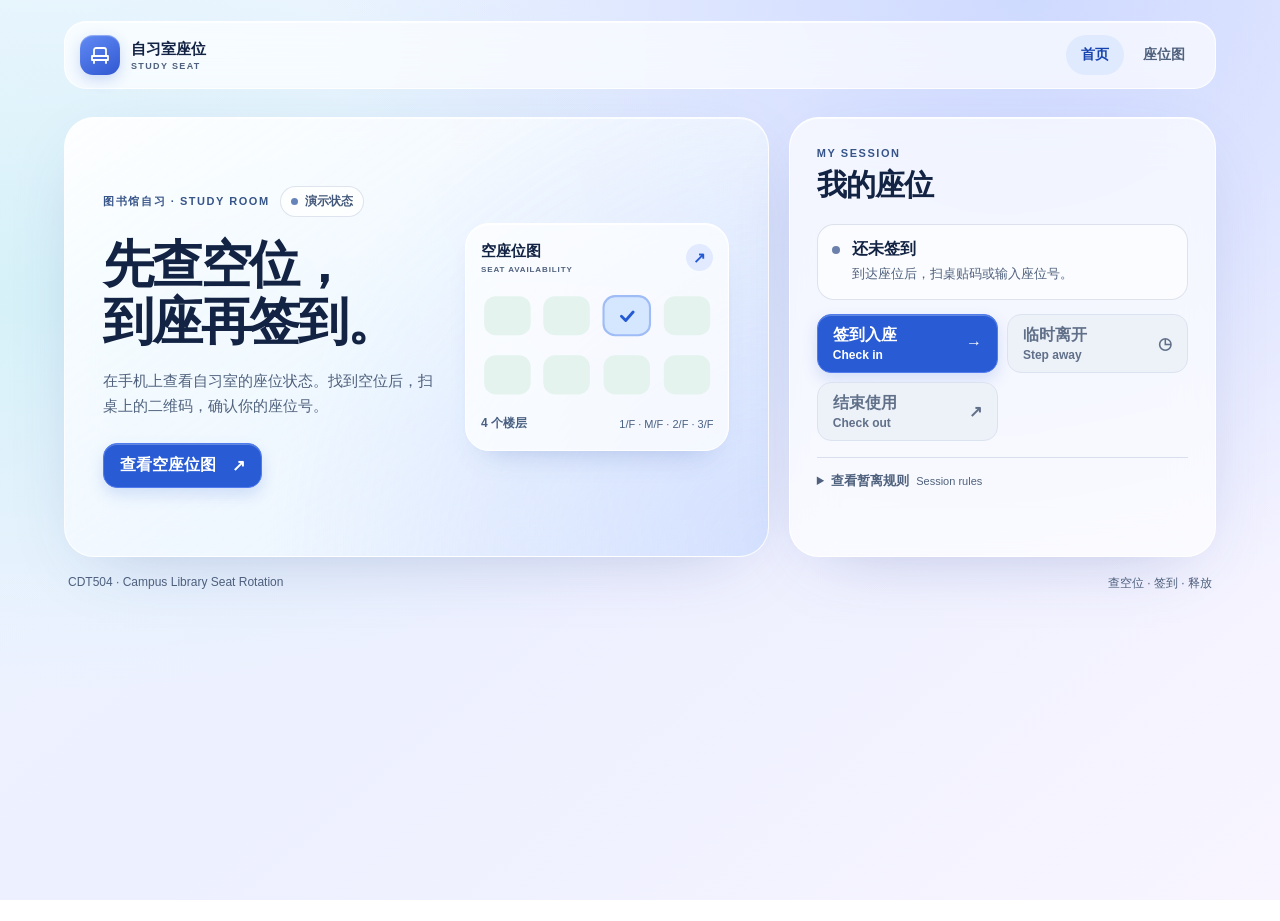
==== index.html @ 9781c9ea "Publish the CDT504 library seating demo" ====
<!doctype html>
<html lang="zh-HK">
<head>
  <meta charset="utf-8">
  <meta name="viewport" content="width=device-width, initial-scale=1, viewport-fit=cover">
  <meta name="theme-color" content="#edf3ff">
  <meta name="description" content="查看自习室空位，再到桌扫码签到。">
  <title>自习室座位 · Study Seat</title>
  <link rel="manifest" href="manifest.json">
  <link rel="icon" href="icon-192.png">
  <link rel="apple-touch-icon" href="icon-192.png">
  <link rel="stylesheet" href="base.css">
  <script src="config.js" defer></script>
  <script src="app.js" defer></script>
  <script src="register.js" defer></script>
</head>
<body>
  <div class="shell">
    <header class="topbar glass">
      <a class="brand" href="index.html">
        <span class="brand-mark" aria-hidden="true">
          <svg viewBox="0 0 24 24" fill="none" stroke="currentColor" stroke-width="1.8" stroke-linecap="round" stroke-linejoin="round"><path d="M6 13V7a2 2 0 0 1 2-2h8a2 2 0 0 1 2 2v6M4 13h16v4H4zM6 17v3m12-3v3"/></svg>
        </span>
        <span>自习室座位<small>STUDY SEAT</small></span>
      </a>
      <nav aria-label="主导航">
        <a class="nav-link" href="index.html" aria-current="page">首页</a>
        <a class="nav-link" href="seat-map.html">座位图</a>
      </nav>
    </header>

    <main id="main">
      <section id="homeView" class="home-view">
        <div class="hero glass">
          <div class="hero-copy">
            <div class="hero-kicker"><span class="eyebrow">图书馆自习 · STUDY ROOM</span><span id="dataMode" class="mode">演示状态</span></div>
            <h1>先查空位，<br>到座再签到。</h1>
            <p>在手机上查看自习室的座位状态。找到空位后，扫桌上的二维码，确认你的座位号。</p>
            <a class="button primary hero-button" href="seat-map.html">查看空座位图 <span aria-hidden="true">↗</span></a>
          </div>
          <a class="map-preview" href="seat-map.html" aria-label="打开图书馆四个楼层的座位图">
            <span class="map-preview-title"><span>空座位图<small>SEAT AVAILABILITY</small></span><span class="map-preview-arrow" aria-hidden="true">↗</span></span>
            <svg viewBox="0 0 220 104" fill="none" class="preview-grid" aria-hidden="true">
              <rect x="3" y="3" width="44" height="37" rx="11" fill="#e4f3ed"/>
              <rect x="59" y="3" width="44" height="37" rx="11" fill="#e4f3ed"/>
              <rect x="116" y="3" width="44" height="37" rx="11" fill="#d5e6ff" stroke="#9fbcf6" stroke-width="2"/>
              <rect x="173" y="3" width="44" height="37" rx="11" fill="#e4f3ed"/>
              <rect x="3" y="59" width="44" height="37" rx="11" fill="#e4f3ed"/>
              <rect x="59" y="59" width="44" height="37" rx="11" fill="#e4f3ed"/>
              <rect x="116" y="59" width="44" height="37" rx="11" fill="#e4f3ed"/>
              <rect x="173" y="59" width="44" height="37" rx="11" fill="#e4f3ed"/>
              <path d="M133 22l4 4 7-8" stroke="#245bd5" stroke-width="2.7" stroke-linecap="round" stroke-linejoin="round"/>
            </svg>
            <span class="map-preview-foot"><strong>4 个楼层</strong><small>1/F · M/F · 2/F · 3/F</small></span>
          </a>
        </div>

        <section class="session glass" aria-labelledby="sessionTitle">
          <div class="section-heading"><div><p class="eyebrow">MY SESSION</p><h2 id="sessionTitle">我的座位</h2></div><span id="deskBadge" class="mode" hidden></span></div>
          <div id="statusCard" class="status" role="status">
            <span class="status-dot" aria-hidden="true"></span>
            <div><strong id="statusTitle"></strong><p id="statusDetail"></p></div>
            <div id="statusTime" class="status-time" hidden></div>
          </div>
          <div class="actions">
            <button id="btnIn" class="button primary"><span>签到入座<small>Check in</small></span><span aria-hidden="true">→</span></button>
            <button id="btnAway" class="button secondary"><span>临时离开<small>Step away</small></span><span aria-hidden="true">◷</span></button>
            <button id="btnBack" class="button primary" hidden><span>我已返回<small>Resume</small></span><span aria-hidden="true">↩</span></button>
            <button id="btnOut" class="button secondary"><span>结束使用<small>Check out</small></span><span aria-hidden="true">↗</span></button>
          </div>
          <details class="rules"><summary>查看暂离规则 <small>Session rules</small></summary>
            <p>一般时段最多 30 分钟。午餐时段 11:00–13:30、晚餐时段 17:00–19:30 最多 60 分钟。距到期 10 分钟时，签到页面会预警。到期仍未确认返回，座位自动释放。</p>
          </details>
        </section>
      </section>

      <section id="checkinView" class="flow glass" hidden aria-labelledby="checkinTitle">
        <button class="button quiet back-link" type="button" data-home>← 返回首页</button>
        <div class="flow-header"><p class="eyebrow">SEAT CHECK-IN</p><h1 id="checkinTitle">签到入座</h1><p id="checkinIntro">坐到对应位置后，再确认签到。</p></div>
        <form id="checkinForm">
          <div class="field seat-field"><label for="seat">座位号 <small>Seat number</small></label><input id="seat" type="text" placeholder="例如 A03" maxlength="24" autocapitalize="characters" required><p id="seatHint" class="field-hint"></p></div>
          <div class="field-grid">
            <div class="field"><label for="name">姓名 <small>Name</small></label><input id="name" type="text" placeholder="输入姓名" autocomplete="name" maxlength="100" required></div>
            <div class="field"><label for="sid">学号 <small>Student ID</small></label><input id="sid" type="text" placeholder="输入学号" inputmode="numeric" maxlength="64" required></div>
          </div>
          <div class="field"><label for="email">提醒邮箱 <small>Email · 选填</small></label><input id="email" type="email" placeholder="you@university.edu" autocomplete="email" maxlength="254"><p id="emailHint" class="field-hint">本机演示可保留邮箱设置。</p></div>
          <p id="formError" class="error" role="alert" hidden></p>
          <button class="button primary submit" type="submit" id="btnCheckin">确认签到 <small>Check in</small></button>
          <a class="button quiet form-map" href="seat-map.html">返回座位图</a>
        </form>
      </section>

      <section id="awayView" class="flow glass" hidden aria-labelledby="awayTitle">
        <button class="button quiet back-link" type="button" data-home>← 返回首页</button>
        <div class="flow-header"><p class="eyebrow">TEMPORARILY AWAY</p><h1 id="awayTitle">临时离开</h1><p>选择预计离开多久，返回后点「我已返回」。</p></div>
        <form id="awayForm">
          <fieldset class="duration-field"><legend>选择时长 <small>Duration</small></legend><div id="durationRow" class="duration-row"></div></fieldset>
          <p id="mealNote" class="field-hint"></p>
          <p class="notice">距到期 10 分钟时，签到页面会显示预警。超时仍未返回，座位自动释放。</p>
          <button class="button primary submit" type="submit">确认暂离 <small>Confirm</small></button>
        </form>
      </section>

      <section id="checkoutView" class="flow glass" hidden aria-labelledby="checkoutTitle">
        <button class="button quiet back-link" type="button" data-home>← 返回首页</button>
        <div class="flow-header"><p class="eyebrow">SEAT CHECKOUT</p><h1 id="checkoutTitle">结束使用</h1><p>确认签出后，座位图会把该座位显示为可用。</p></div>
        <p id="checkoutInfo" class="notice"></p>
        <button id="confirmCheckout" class="button primary submit">确认签出 <small>Check out</small></button>
      </section>

      <section id="doneBox" class="flow glass done" hidden aria-labelledby="doneTitle">
        <div class="done-mark" aria-hidden="true">✓</div>
        <div class="flow-header"><p id="doneEnglish" class="eyebrow"></p><h1 id="doneTitle"></h1><p id="doneMsg"></p></div>
        <div id="notifyOptions" class="notice" hidden>
          <p id="notifyHint"></p><button id="btnEnableNotify" type="button" class="button secondary">开启浏览器通知</button>
        </div>
        <div class="done-actions"><button class="button primary" type="button" data-home>管理我的座位</button><a class="button secondary" href="seat-map.html">查看座位图</a></div>
      </section>
    </main>

    <footer class="footer"><span>CDT504 · Campus Library Seat Rotation</span><span>查空位 · 签到 · 释放</span></footer>
  </div>
</body>
</html>
---- base.css ----
:root {
  color-scheme: light;
  font-family: -apple-system, BlinkMacSystemFont, "Segoe UI", "PingFang SC", "Microsoft YaHei", sans-serif;
  color: #132343;
  --ink: #132343;
  --muted: #4f617d;
  --blue: #245bd5;
  --line: rgba(46, 75, 135, .15);
  --surface: rgba(255, 255, 255, .68);
  --radius: 30px;
  --shadow: 0 20px 70px -34px rgba(57, 76, 150, .35), inset 0 1px 0 rgba(255, 255, 255, .75);
}

* { box-sizing: border-box; }
[hidden] { display: none !important; }
body {
  min-height: 100vh;
  margin: 0;
  background:
    radial-gradient(ellipse at 80% 0%, rgba(198, 211, 255, .78), transparent 48%),
    radial-gradient(ellipse at 6% 33%, rgba(199, 239, 244, .63), transparent 46%),
    linear-gradient(140deg, #edf6ff 0%, #edf0ff 52%, #f8f5ff 100%);
  background-attachment: fixed;
}
button, input { font: inherit; }
button { cursor: pointer; }
a { color: inherit; }
button:disabled { cursor: default; }
:focus-visible { outline: 3px solid #396ae2; outline-offset: 3px; }
p, h1, h2 { margin: 0; }
small { display: inline-block; }
svg { display: block; }

.shell { width: min(1152px, calc(100% - 32px)); margin: 0 auto; }
.glass {
  background: var(--surface);
  border: 1px solid rgba(255, 255, 255, .9);
  border-radius: var(--radius);
  box-shadow: var(--shadow);
  -webkit-backdrop-filter: blur(20px) saturate(1.2);
  backdrop-filter: blur(20px) saturate(1.2);
}
.topbar {
  display: flex;
  align-items: center;
  justify-content: space-between;
  gap: 12px;
  min-height: 68px;
  padding: 10px 15px;
  margin: 21px 0 28px;
  border-radius: 22px;
}
.brand { display: inline-flex; align-items: center; gap: 11px; font-size: 15px; font-weight: 720; text-decoration: none; }
.brand small { display: block; margin-top: 2px; color: var(--muted); font-size: 9px; letter-spacing: .15em; }
.brand-mark {
  display: grid;
  width: 40px;
  height: 40px;
  flex-shrink: 0;
  place-items: center;
  border-radius: 13px;
  color: white;
  background: linear-gradient(150deg, #618bf5, #3157d1);
  box-shadow: inset 0 1px 1px #ffffff60, 0 5px 14px #3157d138;
}
.brand-mark svg { width: 24px; height: 24px; }
.topbar nav { display: flex; align-items: center; gap: 4px; }
.nav-link {
  padding: 11px 15px;
  border-radius: 100px;
  color: var(--muted);
  font-size: 14px;
  font-weight: 680;
  text-decoration: none;
}
.nav-link[aria-current="page"], .nav-link:hover { color: #1644ae; background: #e0eaff; }
.eyebrow {
  color: #385589;
  font-size: 11px;
  font-weight: 780;
  letter-spacing: .14em;
  line-height: 1.5;
}
.mode {
  display: inline-flex;
  align-items: center;
  gap: 7px;
  padding: 6px 10px;
  border: 1px solid var(--line);
  border-radius: 100px;
  background: #ffffffb8;
  color: #425779;
  font-size: 12px;
  font-weight: 650;
  white-space: nowrap;
}
.mode::before { content: ""; width: 7px; height: 7px; border-radius: 50%; background: #6784ba; }
.button {
  display: inline-flex;
  align-items: center;
  justify-content: center;
  gap: 10px;
  min-height: 45px;
  padding: 10px 15px;
  border: 1px solid transparent;
  border-radius: 14px;
  font-weight: 700;
  text-decoration: none;
  transition: background-color .16s ease, transform .16s ease;
}
.button small { font-size: 12px; font-weight: 570; }
.button:not(:disabled):active { transform: translateY(1px); }
.button.primary { color: white; background: #285bd4; border-color: #507ced; box-shadow: inset 0 1px #ffffff42, 0 7px 16px #245bd52b; }
.button.primary:hover { background: #1847be; }
.button.secondary { color: #284d98; background: #ffffffac; border-color: var(--line); }
.button.secondary:hover, .button.quiet:hover { background: #e9efff; }
.button.quiet { color: #315489; background: transparent; }
.button:disabled { color: #607089; background: #edf1f8; border-color: #dce3f0; box-shadow: none; }
.sr-only { position: absolute; width: 1px; height: 1px; overflow: hidden; clip-path: inset(50%); white-space: nowrap; }

.home-view { display: grid; grid-template-columns: minmax(0, 1.65fr) minmax(330px, 1fr); gap: 20px; align-items: stretch; }
.hero {
  min-height: 440px;
  display: grid;
  grid-template-columns: minmax(0, 1.3fr) minmax(180px, 1fr);
  align-items: center;
  gap: 18px;
  padding: clamp(22px, 3vw, 39px);
  background:
    radial-gradient(circle at 100% 98%, #cbd9ffb3, transparent 61%),
    linear-gradient(145deg, #ffffffeb, #e7f2ffa1);
}
.hero-kicker { display: flex; gap: 8px 10px; align-items: center; flex-wrap: wrap; }
.hero h1, .flow h1 {
  letter-spacing: -.045em;
  line-height: 1.12;
  font-weight: 820;
}
.hero h1 { margin-top: 19px; font-size: clamp(36px, 4vw, 53px); }
.hero-copy p { margin-top: 17px; color: var(--muted); line-height: 1.72; max-width: 29em; font-size: 15px; }
.hero-button { margin-top: 24px; padding-inline: 16px; gap: 16px; }
.map-preview {
  display: block;
  min-width: 0;
  align-self: center;
  padding: 18px 15px;
  border: 1px solid #fff;
  border-radius: 24px;
  color: var(--ink);
  background: #ffffffb5;
  box-shadow: 0 18px 32px -20px #3c5aae55, inset 0 1px 1px #fff;
  text-decoration: none;
}
.map-preview:hover { background: #fffffff0; }
.map-preview-title, .map-preview-foot { display: flex; align-items: center; justify-content: space-between; gap: 8px; }
.map-preview-title { font-size: 15px; font-weight: 750; }
.map-preview-title small { display: block; margin-top: 4px; color: var(--muted); font-size: 8px; letter-spacing: .11em; }
.map-preview-arrow { display: grid; width: 27px; height: 27px; border-radius: 50%; place-items: center; color: #245bd5; background: #e1eaff; }
.preview-grid { width: 100%; margin: 19px 0 13px; }
.map-preview-foot { color: #4a6082; font-size: 12px; }
.map-preview-foot small { font-size: 11px; }

.session { padding: 27px; }
.section-heading { display: flex; justify-content: space-between; align-items: center; gap: 10px; }
.section-heading h2 { margin-top: 3px; font-size: 30px; letter-spacing: -.035em; }
.status {
  display: grid;
  grid-template-columns: 10px minmax(0, 1fr) auto;
  gap: 10px;
  align-items: start;
  min-height: 76px;
  padding: 14px;
  margin-top: 18px;
  border: 1px solid var(--line);
  border-radius: 17px;
  background: #ffffff9e;
}
.status-dot { width: 8px; height: 8px; margin-top: 7px; border-radius: 50%; background: #6b81ab; }
.status p { margin-top: 4px; color: var(--muted); font-size: 13px; line-height: 1.5; overflow-wrap: anywhere; }
.status-time { color: #663c00; font-size: 13px; font-weight: 750; align-self: center; white-space: nowrap; }
.status[data-state="occupied"] { background: #e1f5ec; border-color: #aedcc7; }
.status[data-state="occupied"] .status-dot { background: #168253; }
.status[data-state="away"] { background: #fff3d7; border-color: #f1d49a; }
.status[data-state="away"] .status-dot { background: #a46a09; }
.status[data-state="warning"] { background: #ffe8d6; border-color: #f1c2a1; }
.status[data-state="warning"] .status-dot { background: #c15f20; }
.status[data-state="released"] { background: #eaf1ff; }
.actions { display: grid; grid-template-columns: minmax(0, 1fr) minmax(0, 1fr); gap: 9px; margin-top: 14px; }
.actions .button { justify-content: space-between; min-height: 59px; text-align: left; }
.actions .button small { display: block; margin-top: 2px; }
.rules { margin-top: 16px; padding-top: 12px; border-top: 1px solid var(--line); color: var(--muted); font-size: 13px; line-height: 1.65; }
.rules summary { font-weight: 710; cursor: pointer; }
.rules summary small { margin-left: 4px; font-size: 11px; font-weight: 500; }
.rules p { margin-top: 7px; }
.footer { display: flex; justify-content: space-between; gap: 10px; padding: 18px 4px 24px; color: var(--muted); font-size: 12px; }

.flow { width: min(610px, 100%); margin: 0 auto; padding: clamp(21px, 4vw, 40px); }
.flow-header { margin: 7px 0 23px; }
.flow h1 { margin: 4px 0 11px; font-size: clamp(33px, 5vw, 46px); }
.flow-header p:not(.eyebrow) { color: var(--muted); line-height: 1.65; }
.back-link { justify-content: start; margin: -7px 0 5px -10px; padding-inline: 10px; font-size: 13px; }
.field { display: grid; align-content: start; gap: 7px; margin-bottom: 17px; }
.field label, .duration-field legend { font-weight: 740; }
.field label small, .duration-field legend small { margin-left: 4px; color: var(--muted); font-size: 12px; font-weight: 570; }
.field input {
  width: 100%;
  height: 48px;
  padding: 0 13px;
  border: 1px solid var(--line);
  border-radius: 13px;
  background: #ffffffd4;
  color: var(--ink);
  font-size: 16px;
}
.field input[readonly] { border-color: #b9cbf7; color: #1e479a; background: #e5eeff; font-weight: 720; }
.field-hint { color: var(--muted); font-size: 12px; line-height: 1.6; }
.field-grid { display: grid; grid-template-columns: 1fr 1fr; gap: 12px; }
.submit { width: 100%; margin-top: 3px; }
.form-map { display: flex; margin: 6px auto -10px; }
.error { margin-bottom: 10px; color: #9b2538; font-size: 13px; }
.notice { padding: 13px 15px; margin: 13px 0 16px; border: 1px solid var(--line); border-radius: 14px; color: #354e73; background: #eef4ff9c; font-size: 14px; line-height: 1.6; overflow-wrap: anywhere; }
.duration-field { padding: 0; margin: 0 0 10px; border: none; }
.duration-row { display: flex; gap: 8px; flex-wrap: wrap; margin-top: 10px; }
.duration-row label { display: inline-flex; align-items: center; gap: 6px; min-height: 44px; padding: 8px 12px; border: 1px solid var(--line); border-radius: 13px; background: white; cursor: pointer; }
.duration-row label:has(input:checked) { border-color: #9eb8f1; color: #17449f; background: #e2edff; }
.duration-row input { accent-color: #245bd5; }
.done { text-align: center; }
.done-mark { display: grid; width: 64px; height: 64px; margin: 0 auto 16px; place-items: center; border-radius: 20px; color: #14724e; background: #dbf3e8; font-size: 32px; }
.done-actions { display: flex; justify-content: center; gap: 9px; flex-wrap: wrap; }
#notifyOptions .button { margin-top: 8px; font-size: 13px; }

@media (max-width: 980px) {
  .home-view { grid-template-columns: 1fr; }
  .hero { min-height: 370px; grid-template-columns: minmax(0, 1.45fr) minmax(200px, 1fr); }
  .map-preview { width: min(100%, 290px); justify-self: center; }
}
@media (max-width: 520px) {
  .shell { width: calc(100% - 24px); }
  .topbar { min-height: 57px; margin: 12px 0 14px; padding: 7px 9px; border-radius: 18px; }
  .brand { gap: 8px; font-size: 13px; }
  .brand-mark { width: 33px; height: 33px; border-radius: 11px; }
  .brand-mark svg { width: 20px; height: 20px; }
  .nav-link { padding: 9px 11px; font-size: 13px; }
  .hero { grid-template-columns: 1fr; gap: 18px; padding: 23px 20px 18px; min-height: 0; }
  .hero h1 { font-size: clamp(34px, 11vw, 45px); }
  .hero-copy p { margin-top: 12px; }
  .hero-button { margin-top: 16px; }
  .map-preview { display: none; }
  .home-view { gap: 14px; }
  .session { padding: 19px; }
  .section-heading h2 { font-size: 25px; }
  .footer { padding: 14px 2px 20px; font-size: 11px; flex-wrap: wrap; }
}
@media (max-width: 360px) {
  .field-grid { grid-template-columns: 1fr; gap: 0; }
  .session { padding: 14px; }
  .actions .button { padding-inline: 9px; }
  .status { grid-template-columns: 8px minmax(0, 1fr); }
  .status-time { grid-column: 2; }
}
@media (prefers-reduced-motion: reduce) {
  *, *::before, *::after { transition: none !important; scroll-behavior: auto !important; }
}
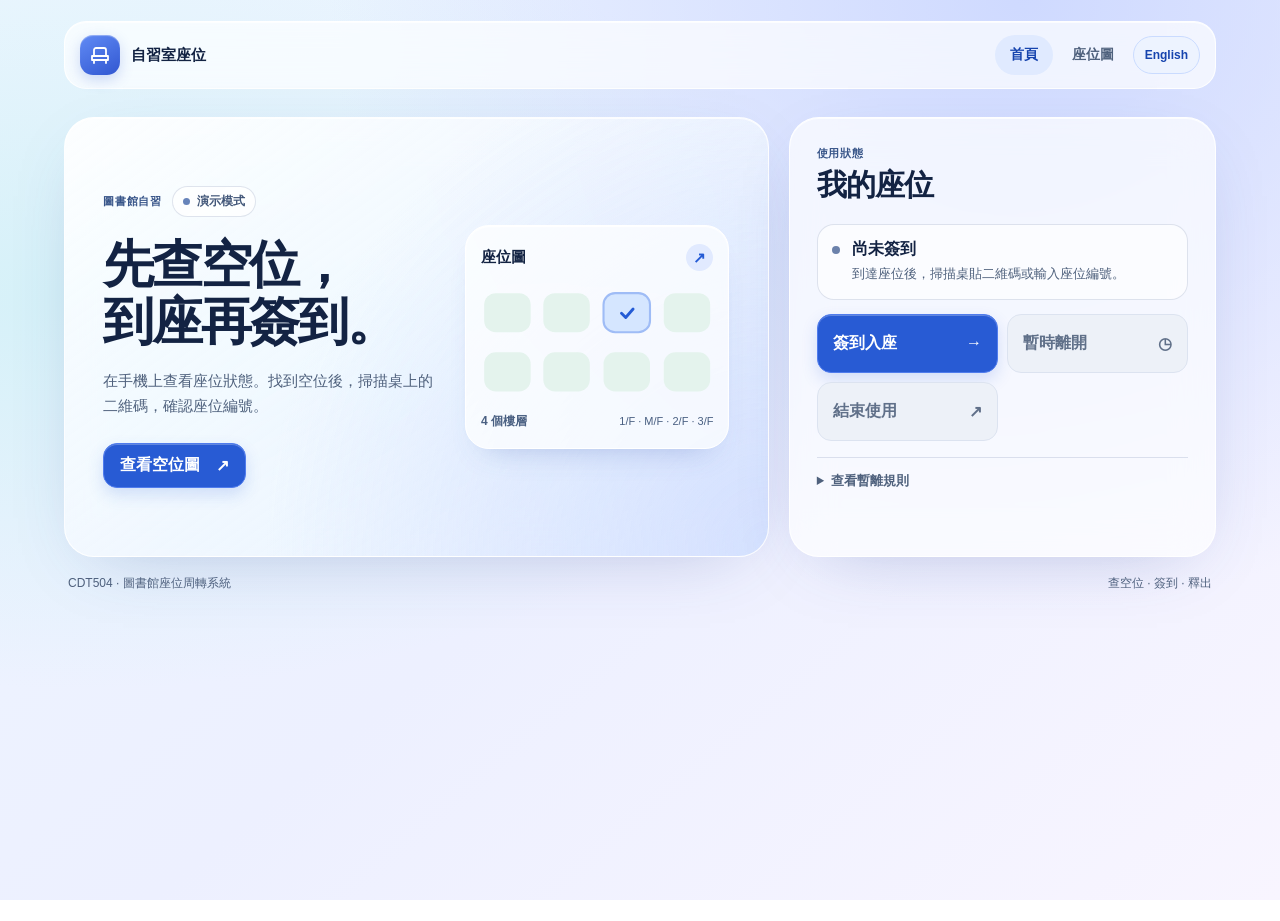
==== commit 79903579: "Add Traditional Chinese and English to the seat demo" ====
--- a/index.html
+++ b/index.html
@@ -4,12 +4,13 @@
   <meta charset="utf-8">
   <meta name="viewport" content="width=device-width, initial-scale=1, viewport-fit=cover">
   <meta name="theme-color" content="#edf3ff">
-  <meta name="description" content="查看自习室空位，再到桌扫码签到。">
-  <title>自习室座位 · Study Seat</title>
+  <meta name="description" content="查看自習室空位，到座後掃碼簽到。" data-content="homeDescription">
+  <title data-text="brand">自習室座位</title>
   <link rel="manifest" href="manifest.json">
   <link rel="icon" href="icon-192.png">
   <link rel="apple-touch-icon" href="icon-192.png">
   <link rel="stylesheet" href="base.css">
+  <script src="i18n.js" defer></script>
   <script src="config.js" defer></script>
   <script src="app.js" defer></script>
   <script src="register.js" defer></script>
@@ -21,11 +22,12 @@
         <span class="brand-mark" aria-hidden="true">
           <svg viewBox="0 0 24 24" fill="none" stroke="currentColor" stroke-width="1.8" stroke-linecap="round" stroke-linejoin="round"><path d="M6 13V7a2 2 0 0 1 2-2h8a2 2 0 0 1 2 2v6M4 13h16v4H4zM6 17v3m12-3v3"/></svg>
         </span>
-        <span>自习室座位<small>STUDY SEAT</small></span>
+        <span data-text="brand">自習室座位</span>
       </a>
-      <nav aria-label="主导航">
-        <a class="nav-link" href="index.html" aria-current="page">首页</a>
-        <a class="nav-link" href="seat-map.html">座位图</a>
+      <nav aria-label="主選單" data-aria-label="navigation">
+        <a class="nav-link" href="index.html" aria-current="page" data-text="home">首頁</a>
+        <a class="nav-link" href="seat-map.html" data-text="seatMap">座位圖</a>
+        <button class="language-switch" type="button" data-language>English</button>
       </nav>
     </header>
 
@@ -33,13 +35,13 @@
       <section id="homeView" class="home-view">
         <div class="hero glass">
           <div class="hero-copy">
-            <div class="hero-kicker"><span class="eyebrow">图书馆自习 · STUDY ROOM</span><span id="dataMode" class="mode">演示状态</span></div>
-            <h1>先查空位，<br>到座再签到。</h1>
-            <p>在手机上查看自习室的座位状态。找到空位后，扫桌上的二维码，确认你的座位号。</p>
-            <a class="button primary hero-button" href="seat-map.html">查看空座位图 <span aria-hidden="true">↗</span></a>
+            <div class="hero-kicker"><span class="eyebrow" data-text="studyRoom">圖書館自習</span><span id="dataMode" class="mode" data-text="demo">演示模式</span></div>
+            <h1><span data-text="heroFirst">先查空位，</span><br><span data-text="heroSecond">到座再簽到。</span></h1>
+            <p data-text="heroBody">在手機上查看座位狀態。找到空位後，掃描桌上的二維碼，確認座位編號。</p>
+            <a class="button primary hero-button" href="seat-map.html"><span data-text="openMap">查看空位圖</span> <span aria-hidden="true">↗</span></a>
           </div>
-          <a class="map-preview" href="seat-map.html" aria-label="打开图书馆四个楼层的座位图">
-            <span class="map-preview-title"><span>空座位图<small>SEAT AVAILABILITY</small></span><span class="map-preview-arrow" aria-hidden="true">↗</span></span>
+          <a class="map-preview" href="seat-map.html" aria-label="開啟圖書館四個樓層的座位圖" data-aria-label="mapPreviewLabel">
+            <span class="map-preview-title"><span data-text="seatMap">座位圖</span><span class="map-preview-arrow" aria-hidden="true">↗</span></span>
             <svg viewBox="0 0 220 104" fill="none" class="preview-grid" aria-hidden="true">
               <rect x="3" y="3" width="44" height="37" rx="11" fill="#e4f3ed"/>
               <rect x="59" y="3" width="44" height="37" rx="11" fill="#e4f3ed"/>
@@ -51,74 +53,74 @@
               <rect x="173" y="59" width="44" height="37" rx="11" fill="#e4f3ed"/>
               <path d="M133 22l4 4 7-8" stroke="#245bd5" stroke-width="2.7" stroke-linecap="round" stroke-linejoin="round"/>
             </svg>
-            <span class="map-preview-foot"><strong>4 个楼层</strong><small>1/F · M/F · 2/F · 3/F</small></span>
+            <span class="map-preview-foot"><strong data-text="fourFloors">4 個樓層</strong><small>1/F · M/F · 2/F · 3/F</small></span>
           </a>
         </div>
 
         <section class="session glass" aria-labelledby="sessionTitle">
-          <div class="section-heading"><div><p class="eyebrow">MY SESSION</p><h2 id="sessionTitle">我的座位</h2></div><span id="deskBadge" class="mode" hidden></span></div>
+          <div class="section-heading"><div><p class="eyebrow" data-text="session">使用狀態</p><h2 id="sessionTitle" data-text="mySeat">我的座位</h2></div><span id="deskBadge" class="mode" hidden></span></div>
           <div id="statusCard" class="status" role="status">
             <span class="status-dot" aria-hidden="true"></span>
             <div><strong id="statusTitle"></strong><p id="statusDetail"></p></div>
             <div id="statusTime" class="status-time" hidden></div>
           </div>
           <div class="actions">
-            <button id="btnIn" class="button primary"><span>签到入座<small>Check in</small></span><span aria-hidden="true">→</span></button>
-            <button id="btnAway" class="button secondary"><span>临时离开<small>Step away</small></span><span aria-hidden="true">◷</span></button>
-            <button id="btnBack" class="button primary" hidden><span>我已返回<small>Resume</small></span><span aria-hidden="true">↩</span></button>
-            <button id="btnOut" class="button secondary"><span>结束使用<small>Check out</small></span><span aria-hidden="true">↗</span></button>
+            <button id="btnIn" class="button primary"><span data-text="checkIn">簽到入座</span><span aria-hidden="true">→</span></button>
+            <button id="btnAway" class="button secondary"><span data-text="stepAway">暫時離開</span><span aria-hidden="true">◷</span></button>
+            <button id="btnBack" class="button primary" hidden><span data-text="imBack">我已返回</span><span aria-hidden="true">↩</span></button>
+            <button id="btnOut" class="button secondary"><span data-text="checkOut">結束使用</span><span aria-hidden="true">↗</span></button>
           </div>
-          <details class="rules"><summary>查看暂离规则 <small>Session rules</small></summary>
-            <p>一般时段最多 30 分钟。午餐时段 11:00–13:30、晚餐时段 17:00–19:30 最多 60 分钟。距到期 10 分钟时，签到页面会预警。到期仍未确认返回，座位自动释放。</p>
+          <details class="rules"><summary data-text="sessionRules">查看暫離規則</summary>
+            <p data-text="rulesBody">一般時段最多 30 分鐘。午餐時段 11:00–13:30、晚餐時段 17:00–19:30 最多 60 分鐘。到期前 10 分鐘，簽到頁面會顯示提醒。到期仍未確認返回，座位會自動釋出。</p>
           </details>
         </section>
       </section>
 
       <section id="checkinView" class="flow glass" hidden aria-labelledby="checkinTitle">
-        <button class="button quiet back-link" type="button" data-home>← 返回首页</button>
-        <div class="flow-header"><p class="eyebrow">SEAT CHECK-IN</p><h1 id="checkinTitle">签到入座</h1><p id="checkinIntro">坐到对应位置后，再确认签到。</p></div>
-        <form id="checkinForm">
-          <div class="field seat-field"><label for="seat">座位号 <small>Seat number</small></label><input id="seat" type="text" placeholder="例如 A03" maxlength="24" autocapitalize="characters" required><p id="seatHint" class="field-hint"></p></div>
+        <button class="button quiet back-link" type="button" data-home data-text="backHome">← 返回首頁</button>
+        <div class="flow-header"><p class="eyebrow" data-text="checkinEyebrow">座位登記</p><h1 id="checkinTitle" data-text="checkIn">簽到入座</h1><p id="checkinIntro" data-text="deskIntro">到達座位後，再確認簽到。</p></div>
+        <form id="checkinForm" novalidate>
+          <div class="field seat-field"><label for="seat" data-text="seatNumber">座位編號</label><input id="seat" type="text" placeholder="例如 A03" data-placeholder="seatExample" maxlength="24" autocapitalize="characters" required><p id="seatHint" class="field-hint"></p></div>
           <div class="field-grid">
-            <div class="field"><label for="name">姓名 <small>Name</small></label><input id="name" type="text" placeholder="输入姓名" autocomplete="name" maxlength="100" required></div>
-            <div class="field"><label for="sid">学号 <small>Student ID</small></label><input id="sid" type="text" placeholder="输入学号" inputmode="numeric" maxlength="64" required></div>
+            <div class="field"><label for="name" data-text="name">姓名</label><input id="name" type="text" placeholder="輸入姓名" data-placeholder="namePlaceholder" autocomplete="name" maxlength="100" required></div>
+            <div class="field"><label for="sid" data-text="studentId">學生編號</label><input id="sid" type="text" placeholder="輸入學生編號" data-placeholder="idPlaceholder" inputmode="numeric" maxlength="64" required></div>
           </div>
-          <div class="field"><label for="email">提醒邮箱 <small>Email · 选填</small></label><input id="email" type="email" placeholder="you@university.edu" autocomplete="email" maxlength="254"><p id="emailHint" class="field-hint">本机演示可保留邮箱设置。</p></div>
+          <div class="field"><label for="email" data-text="email">提醒電郵（選填）</label><input id="email" type="email" placeholder="you@university.edu" autocomplete="email" maxlength="254"><p id="emailHint" class="field-hint" data-text="demoEmail">演示時可留空。</p></div>
           <p id="formError" class="error" role="alert" hidden></p>
-          <button class="button primary submit" type="submit" id="btnCheckin">确认签到 <small>Check in</small></button>
-          <a class="button quiet form-map" href="seat-map.html">返回座位图</a>
+          <button class="button primary submit" type="submit" id="btnCheckin" data-text="confirmIn">確認簽到</button>
+          <a class="button quiet form-map" href="seat-map.html" data-text="backMap">返回座位圖</a>
         </form>
       </section>
 
       <section id="awayView" class="flow glass" hidden aria-labelledby="awayTitle">
-        <button class="button quiet back-link" type="button" data-home>← 返回首页</button>
-        <div class="flow-header"><p class="eyebrow">TEMPORARILY AWAY</p><h1 id="awayTitle">临时离开</h1><p>选择预计离开多久，返回后点「我已返回」。</p></div>
+        <button class="button quiet back-link" type="button" data-home data-text="backHome">← 返回首頁</button>
+        <div class="flow-header"><p class="eyebrow" data-text="breakEyebrow">座位保留</p><h1 id="awayTitle" data-text="stepAway">暫時離開</h1><p data-text="breakIntro">選擇預計離開多久，回來後點選「我已返回」。</p></div>
         <form id="awayForm">
-          <fieldset class="duration-field"><legend>选择时长 <small>Duration</small></legend><div id="durationRow" class="duration-row"></div></fieldset>
+          <fieldset class="duration-field"><legend data-text="duration">選擇時長</legend><div id="durationRow" class="duration-row"></div></fieldset>
           <p id="mealNote" class="field-hint"></p>
-          <p class="notice">距到期 10 分钟时，签到页面会显示预警。超时仍未返回，座位自动释放。</p>
-          <button class="button primary submit" type="submit">确认暂离 <small>Confirm</small></button>
+          <p class="notice" data-text="breakNotice">到期前 10 分鐘，頁面會顯示提醒。超時仍未返回，座位會自動釋出。</p>
+          <button class="button primary submit" type="submit" data-text="confirmAway">確認暫離</button>
         </form>
       </section>
 
       <section id="checkoutView" class="flow glass" hidden aria-labelledby="checkoutTitle">
-        <button class="button quiet back-link" type="button" data-home>← 返回首页</button>
-        <div class="flow-header"><p class="eyebrow">SEAT CHECKOUT</p><h1 id="checkoutTitle">结束使用</h1><p>确认签出后，座位图会把该座位显示为可用。</p></div>
+        <button class="button quiet back-link" type="button" data-home data-text="backHome">← 返回首頁</button>
+        <div class="flow-header"><p class="eyebrow" data-text="checkoutEyebrow">座位釋出</p><h1 id="checkoutTitle" data-text="checkOut">結束使用</h1><p data-text="checkoutIntro">確認簽出後，座位圖會將該座位標為空位。</p></div>
         <p id="checkoutInfo" class="notice"></p>
-        <button id="confirmCheckout" class="button primary submit">确认签出 <small>Check out</small></button>
+        <button id="confirmCheckout" class="button primary submit" data-text="confirmOut">確認簽出</button>
       </section>
 
       <section id="doneBox" class="flow glass done" hidden aria-labelledby="doneTitle">
         <div class="done-mark" aria-hidden="true">✓</div>
-        <div class="flow-header"><p id="doneEnglish" class="eyebrow"></p><h1 id="doneTitle"></h1><p id="doneMsg"></p></div>
+        <div class="flow-header"><p id="doneEyebrow" class="eyebrow"></p><h1 id="doneTitle"></h1><p id="doneMsg"></p></div>
         <div id="notifyOptions" class="notice" hidden>
-          <p id="notifyHint"></p><button id="btnEnableNotify" type="button" class="button secondary">开启浏览器通知</button>
+          <p id="notifyHint"></p><button id="btnEnableNotify" type="button" class="button secondary" data-text="enableNotify">開啟瀏覽器通知</button>
         </div>
-        <div class="done-actions"><button class="button primary" type="button" data-home>管理我的座位</button><a class="button secondary" href="seat-map.html">查看座位图</a></div>
+        <div class="done-actions"><button class="button primary" type="button" data-home data-text="manageSeat">管理我的座位</button><a class="button secondary" href="seat-map.html" data-text="viewMap">查看座位圖</a></div>
       </section>
     </main>
 
-    <footer class="footer"><span>CDT504 · Campus Library Seat Rotation</span><span>查空位 · 签到 · 释放</span></footer>
+    <footer class="footer"><span data-text="footer">CDT504 · 圖書館座位周轉系統</span><span data-text="footerFlow">查空位 · 簽到 · 釋出</span></footer>
   </div>
 </body>
 </html>
--- a/base.css
+++ b/base.css
@@ -1,6 +1,6 @@
 :root {
   color-scheme: light;
-  font-family: -apple-system, BlinkMacSystemFont, "Segoe UI", "PingFang SC", "Microsoft YaHei", sans-serif;
+  font-family: -apple-system, BlinkMacSystemFont, "Segoe UI", "PingFang HK", "Microsoft JhengHei", sans-serif;
   color: #132343;
   --ink: #132343;
   --muted: #4f617d;
@@ -51,7 +51,6 @@
   border-radius: 22px;
 }
 .brand { display: inline-flex; align-items: center; gap: 11px; font-size: 15px; font-weight: 720; text-decoration: none; }
-.brand small { display: block; margin-top: 2px; color: var(--muted); font-size: 9px; letter-spacing: .15em; }
 .brand-mark {
   display: grid;
   width: 40px;
@@ -261,3 +260,23 @@
 @media (prefers-reduced-motion: reduce) {
   *, *::before, *::after { transition: none !important; scroll-behavior: auto !important; }
 }
+
+.language-switch {
+  flex-shrink: 0;
+  min-height: 38px;
+  padding: 6px 11px;
+  border: 1px solid #cadbff;
+  border-radius: 100px;
+  color: #1644ae;
+  background: #edf3ff;
+  font-size: 12px;
+  font-weight: 680;
+  white-space: nowrap;
+}
+.language-switch:hover { background: #e0eaff; }
+:lang(zh-HK) .eyebrow { letter-spacing: .06em; }
+@media (max-width: 520px) {
+  .topbar { gap: 5px; }
+  .topbar .nav-link { padding: 8px; white-space: nowrap; }
+  .language-switch { min-height: 36px; padding-inline: 7px; font-size: 11px; }
+}
